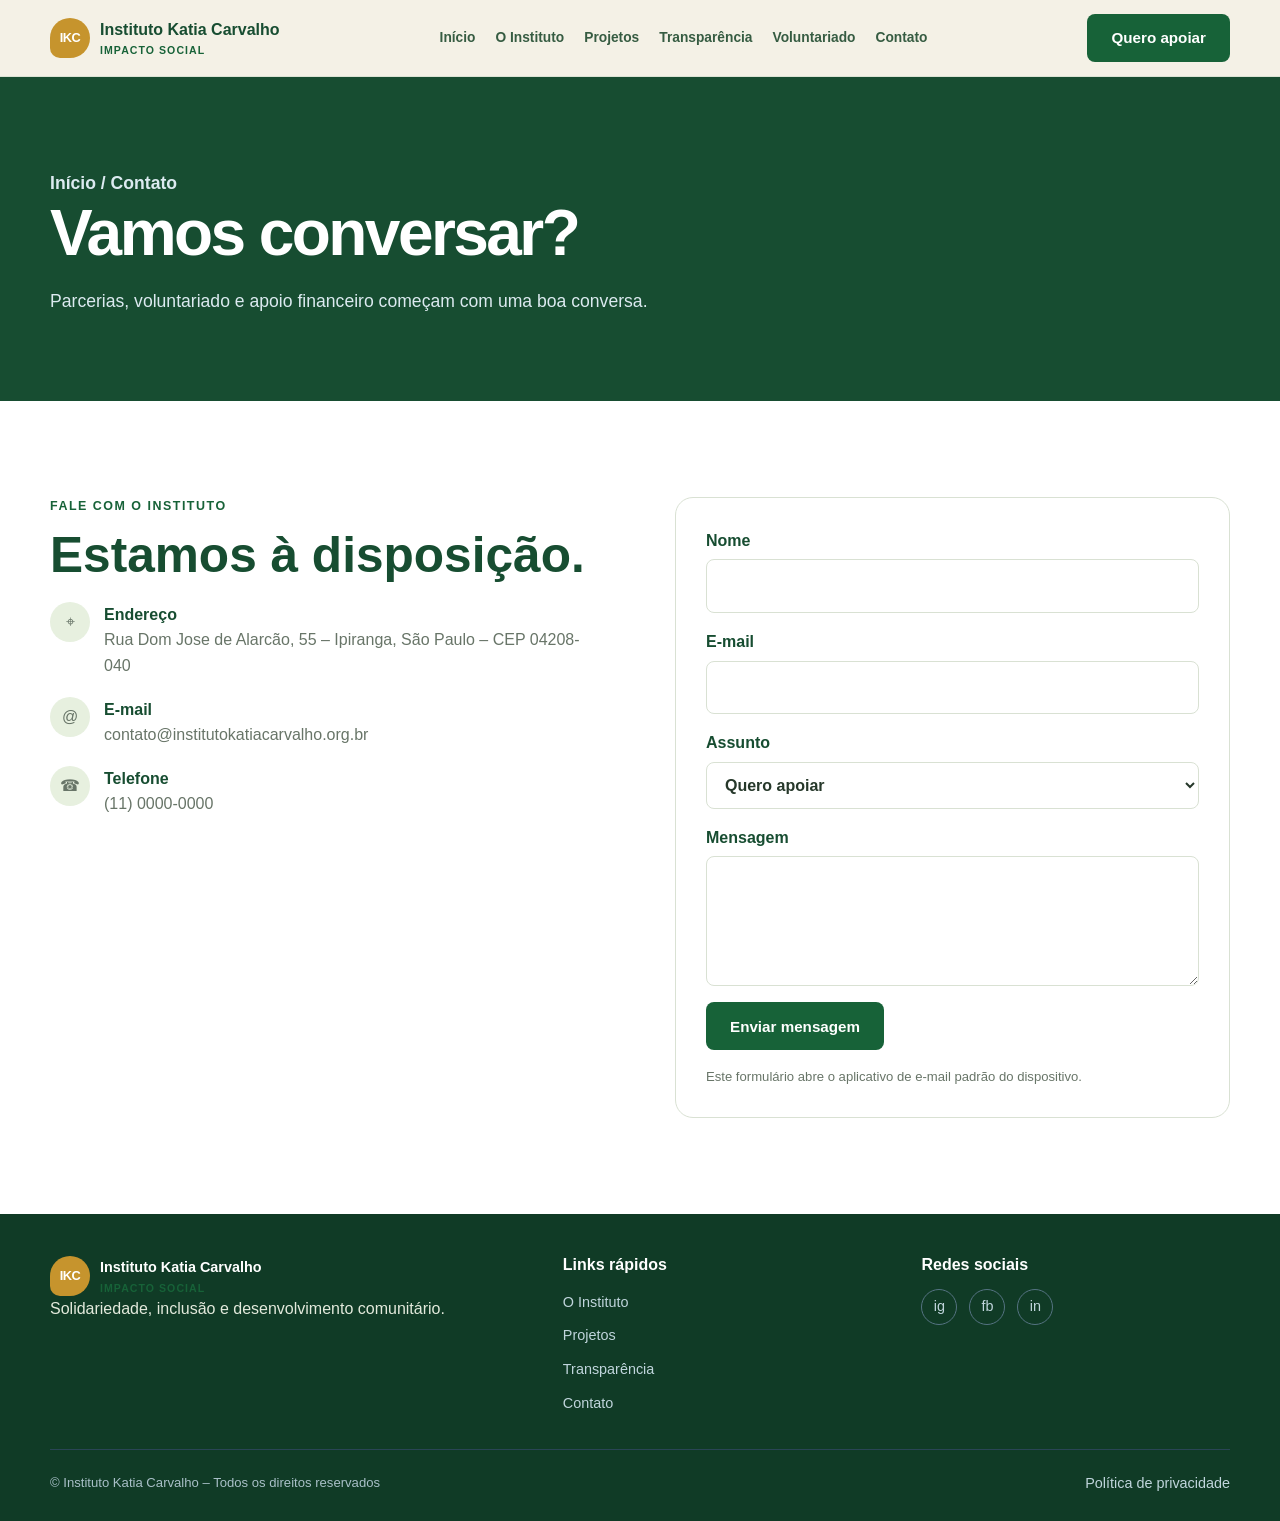
==== contato.html @ fd488528 "Publica site institucional" ====
<!DOCTYPE html>
<html lang="pt-BR">
<head><meta charset="UTF-8"><meta name="viewport" content="width=device-width, initial-scale=1.0"><meta name="description" content="Entre em contato com o Instituto Katia Carvalho."><title>Contato | Instituto Katia Carvalho</title><link rel="stylesheet" href="style.css"></head>
<body>
  <!-- Cabeçalho multipágina -->
  <header><div class="container nav-wrap"><a class="brand" href="index.html" aria-label="Instituto Katia Carvalho, início"><span class="brand-mark">IKC</span><span>Instituto Katia Carvalho<small>Impacto social</small></span></a><button class="menu-toggle" type="button" aria-label="Abrir menu" aria-expanded="false">☰</button><nav aria-label="Navegação principal"><a href="index.html">Início</a><a href="instituto.html">O Instituto</a><a href="projetos.html">Projetos</a><a href="transparencia.html">Transparência</a><a href="voluntariado.html">Voluntariado</a><a href="contato.html">Contato</a></nav><a class="button button-primary" href="contato.html">Quero apoiar</a></div></header>
  <main><section class="page-hero"><div class="container"><p class="breadcrumb">Início / Contato</p><h1>Vamos conversar?</h1><p>Parcerias, voluntariado e apoio financeiro começam com uma boa conversa.</p></div></section><section><div class="container contact-grid"><div><p class="eyebrow">Fale com o Instituto</p><h2>Estamos à disposição.</h2><div class="contact-details"><div class="contact-item"><span class="contact-icon">⌖</span><div><b>Endereço</b><span>Rua Dom Jose de Alarcão, 55 – Ipiranga, São Paulo – CEP 04208-040</span></div></div><div class="contact-item"><span class="contact-icon">@</span><div><b>E-mail</b><span>contato@institutokatiacarvalho.org.br</span></div></div><div class="contact-item"><span class="contact-icon">☎</span><div><b>Telefone</b><span>(11) 0000-0000</span></div></div></div></div><form class="contact-form" action="mailto:contato@institutokatiacarvalho.org.br" method="post" enctype="text/plain"><label for="nome">Nome<input id="nome" name="nome" type="text" required></label><label for="email">E-mail<input id="email" name="email" type="email" required></label><label for="assunto">Assunto<select id="assunto" name="assunto"><option>Quero apoiar</option><option>Quero ser voluntário</option><option>Quero propor uma parceria</option><option>Outro assunto</option></select></label><label for="mensagem">Mensagem<textarea id="mensagem" name="mensagem" required></textarea></label><button class="button button-primary" type="submit">Enviar mensagem</button><p class="form-note">Este formulário abre o aplicativo de e-mail padrão do dispositivo.</p></form></div></section></main>
  <footer><div class="container footer-grid"><div><a class="brand" href="index.html"><span class="brand-mark">IKC</span><span>Instituto Katia Carvalho<small>Impacto social</small></span></a><p>Solidariedade, inclusão e desenvolvimento comunitário.</p></div><div><h3>Links rápidos</h3><ul><li><a href="instituto.html">O Instituto</a></li><li><a href="projetos.html">Projetos</a></li><li><a href="transparencia.html">Transparência</a></li><li><a href="contato.html">Contato</a></li></ul></div><div><h3>Redes sociais</h3><div class="socials"><a href="contato.html" aria-label="Instagram">ig</a><a href="contato.html" aria-label="Facebook">fb</a><a href="contato.html" aria-label="LinkedIn">in</a></div></div></div><div class="container copyright"><span>© Instituto Katia Carvalho – Todos os direitos reservados</span><a href="contato.html">Política de privacidade</a></div></footer>
  <script>const menuButton=document.querySelector('.menu-toggle');const navigation=document.querySelector('nav');menuButton.addEventListener('click',()=>navigation.classList.toggle('open'));</script>
</body></html>
---- style.css ----
/* ==================== Base e variáveis ==================== */
:root {
  --navy: #174d31;
  --blue: #c6942d;
  --blue-soft: #f4f1e5;
  --green: #65a343;
  --green-dark: #176238;
  --mint: #e7f0df;
  --ink: #26382a;
  --muted: #687568;
  --white: #ffffff;
  --line: #d9e1d3;
  --shadow: 0 18px 40px rgba(23, 77, 49, 0.12);
  --radius: 18px;
  --max-width: 1180px;
}

* { box-sizing: border-box; }
html { scroll-behavior: smooth; }
body {
  margin: 0;
  color: var(--ink);
  background: var(--white);
  font-family: Arial, sans-serif;
  line-height: 1.6;
}
img { display: block; max-width: 100%; }
a { color: inherit; text-decoration: none; }
a:focus-visible, button:focus-visible {
  outline: 3px solid #f1bd4b;
  outline-offset: 3px;
}
.container { width: min(var(--max-width), calc(100% - 40px)); margin: 0 auto; }

/* ==================== Componentes reutilizáveis ==================== */
.eyebrow {
  margin: 0 0 10px;
  color: var(--green-dark);
  font-size: .78rem;
  font-weight: 700;
  letter-spacing: .12em;
  text-transform: uppercase;
}
h1, h2, h3, p { margin-top: 0; }
h1, h2, h3 { line-height: 1.15; }
h2 { color: var(--navy); font-size: clamp(2rem, 4vw, 3.1rem); margin-bottom: 18px; }
.section-heading { max-width: 650px; margin-bottom: 42px; }
.section-heading p { color: var(--muted); font-size: 1.06rem; }
.button {
  display: inline-flex;
  align-items: center;
  justify-content: center;
  min-height: 48px;
  padding: 0 22px;
  border: 2px solid transparent;
  border-radius: 8px;
  font-size: .95rem;
  font-weight: 700;
  transition: transform .2s ease, background-color .2s ease, border-color .2s ease;
}
.button:hover { transform: translateY(-2px); }
.button-primary { color: var(--white); background: var(--green-dark); }
.button-primary:hover { background: #104b2a; }
.button-light { color: var(--navy); background: var(--white); }
.button-outline { color: var(--white); border-color: rgba(255,255,255,.65); }
.button-outline:hover { background: rgba(255,255,255,.12); }

/* ==================== Header e navegação ==================== */
header {
  position: sticky;
  z-index: 10;
  top: 0;
  color: var(--navy);
  background: rgba(244,241,229,.96);
  border-bottom: 1px solid rgba(217,225,211,.9);
  backdrop-filter: blur(10px);
}
.nav-wrap { display: flex; align-items: center; justify-content: space-between; min-height: 76px; gap: 24px; }
.brand { display: flex; align-items: center; gap: 10px; font-weight: 800; white-space: nowrap; }
.brand-logo { width: 176px; height: 62px; object-fit: cover; object-position: center; border-radius: 6px; }
.brand-mark {
  display: grid;
  width: 40px;
  height: 40px;
  place-items: center;
  color: var(--white);
  background: var(--blue);
  border-radius: 50% 50% 50% 10px;
  font-size: .8rem;
  letter-spacing: -.04em;
}
.brand small { display: block; color: var(--green-dark); font-size: .66rem; letter-spacing: .1em; text-transform: uppercase; }
nav { display: flex; align-items: center; gap: 20px; }
nav a { color: #365c42; font-size: .86rem; font-weight: 700; }
nav a:hover { color: var(--blue); }
.menu-toggle { display: none; padding: 8px; color: var(--navy); background: transparent; border: 0; font-size: 1.5rem; cursor: pointer; }

/* ==================== Hero ==================== */
.hero {
  min-height: 610px;
  display: flex;
  align-items: center;
  color: var(--white);
  background: linear-gradient(90deg, rgba(13,55,32,.92) 0%, rgba(13,55,32,.66) 48%, rgba(13,55,32,.22) 100%), url('https://images.unsplash.com/photo-1488521787991-ed7bbaae773c?auto=format&fit=crop&w=1800&q=85') center/cover;
}
.hero-content { max-width: 710px; padding: 86px 0 100px; }
.hero .eyebrow { color: #b9e0bf; }
h1 { max-width: 700px; margin-bottom: 24px; font-size: clamp(2.8rem, 6vw, 5.25rem); letter-spacing: -.04em; }
.hero p { max-width: 590px; margin-bottom: 32px; color: #e4f0f3; font-size: clamp(1.05rem, 2vw, 1.25rem); }
.hero-actions { display: flex; flex-wrap: wrap; gap: 12px; }

/* ==================== Seções de conteúdo ==================== */
section { padding: 96px 0; }
.about { background: var(--blue-soft); }
.about-grid { display: grid; grid-template-columns: .85fr 1.15fr; align-items: center; gap: 80px; }
.about-stat { padding: 30px; color: var(--white); background: var(--navy); border-radius: var(--radius); box-shadow: var(--shadow); }
.about-stat strong { display: block; color: #b9e0bf; font-size: 3.8rem; line-height: 1; }
.about-stat p { margin: 12px 0 0; color: #dceaf0; }
.about-copy p { color: var(--muted); font-size: 1.12rem; }

.areas-grid { display: grid; grid-template-columns: repeat(4, 1fr); gap: 14px; }
.area-card { min-height: 144px; padding: 22px 18px; border: 1px solid var(--line); border-radius: var(--radius); background: var(--white); transition: transform .2s ease, box-shadow .2s ease; }
.area-card:hover { transform: translateY(-4px); box-shadow: var(--shadow); }
.area-icon { display: block; margin-bottom: 13px; font-size: 1.8rem; }
.area-card h3 { margin-bottom: 0; font-size: .98rem; }

.projects { background: var(--mint); }
.projects-grid { display: grid; grid-template-columns: repeat(3, 1fr); gap: 22px; }
.project-card { overflow: hidden; background: var(--white); border-radius: var(--radius); box-shadow: 0 8px 20px rgba(49,121,77,.08); }
.project-card img { width: 100%; height: 205px; object-fit: cover; }
.project-content { padding: 24px; }
.project-content h3 { color: var(--navy); font-size: 1.3rem; }
.project-content p { color: var(--muted); font-size: .95rem; }
.project-content a { color: var(--green-dark); font-weight: 700; }

.transparency-grid { display: grid; grid-template-columns: 1fr 1fr; gap: 60px; align-items: start; }
.document-list { display: grid; grid-template-columns: 1fr 1fr; gap: 12px; }
.document-list a { display: flex; align-items: center; gap: 10px; padding: 16px; color: var(--navy); border: 1px solid var(--line); border-radius: 10px; font-weight: 700; }
.document-list a::before { content: '↗'; color: var(--green-dark); font-size: 1.1rem; }
.document-list a:hover { border-color: var(--green); background: var(--mint); }

.tech { color: var(--white); background: var(--navy); }
.tech h2, .tech .eyebrow { color: var(--white); }
.tech .eyebrow { color: #b9e0bf; }
.tech-grid { display: grid; grid-template-columns: .9fr 1.1fr; gap: 80px; align-items: center; }
.tech p { color: #dceaf0; font-size: 1.1rem; }
.tech-list { display: grid; grid-template-columns: 1fr 1fr; gap: 12px; margin: 0; padding: 0; list-style: none; }
.tech-list li { padding: 17px 18px; color: #e8f4f5; border-left: 3px solid var(--green); background: rgba(255,255,255,.08); }

.volunteer { text-align: center; background: var(--blue-soft); }
.volunteer .section-heading { max-width: 680px; margin: 0 auto 28px; }
.volunteer h2 { margin-bottom: 12px; }

.contact-grid { display: grid; grid-template-columns: 1fr 1fr; gap: 70px; }
.contact-details { display: grid; gap: 18px; }
.contact-item { display: flex; gap: 14px; align-items: flex-start; }
.contact-item b { display: block; color: var(--navy); }
.contact-item span { color: var(--muted); }
.contact-icon { flex: 0 0 40px; display: grid; width: 40px; height: 40px; place-items: center; color: var(--green-dark); background: var(--mint); border-radius: 50%; }
.contact-note { padding: 30px; color: var(--white); background: var(--green-dark); border-radius: var(--radius); }
.contact-note p { color: #e3f0f4; }

/* ==================== Rodapé ==================== */
footer { padding: 42px 0 26px; color: #e3eadc; background: #103b26; }
.footer-grid { display: grid; grid-template-columns: 1.5fr 1fr 1fr; gap: 50px; padding-bottom: 34px; }
footer .brand { color: var(--white); }
footer h3 { margin-bottom: 14px; color: var(--white); font-size: 1rem; }
footer ul { display: grid; gap: 8px; margin: 0; padding: 0; list-style: none; }
footer a { color: #c0d5dc; font-size: .9rem; }
footer a:hover { color: var(--white); }
.socials { display: flex; gap: 12px; }
.socials a { display: grid; width: 36px; height: 36px; place-items: center; border: 1px solid #557382; border-radius: 50%; }
.copyright { display: flex; justify-content: space-between; gap: 18px; padding-top: 22px; border-top: 1px solid #294555; color: #a9c0c8; font-size: .82rem; }

/* ==================== Responsividade ==================== */
@media (max-width: 960px) {
  nav { gap: 12px; }
  nav a { font-size: .78rem; }
  .areas-grid { grid-template-columns: repeat(3, 1fr); }
  .about-grid, .tech-grid { gap: 40px; }
}
@media (max-width: 760px) {
  .container { width: min(var(--max-width), calc(100% - 28px)); }
  .nav-wrap { min-height: 68px; }
  .menu-toggle { display: block; }
  nav { position: absolute; top: 68px; right: 14px; left: 14px; display: none; padding: 18px; flex-direction: column; align-items: stretch; background: var(--blue-soft); border: 1px solid var(--line); border-radius: 12px; box-shadow: var(--shadow); }
  nav.open { display: flex; }
  nav a { padding: 8px; }
  header .button { display: none; }
  section { padding: 68px 0; }
  .hero { min-height: 600px; }
  .hero-content { padding: 70px 0; }
  .about-grid, .tech-grid, .transparency-grid, .contact-grid { grid-template-columns: 1fr; gap: 34px; }
  .areas-grid, .projects-grid { grid-template-columns: repeat(2, 1fr); }
  .document-list, .tech-list { grid-template-columns: 1fr; }
  .footer-grid { grid-template-columns: 1fr 1fr; gap: 32px; }
  .footer-grid > :first-child { grid-column: 1 / -1; }
  .copyright { flex-direction: column; }
}
@media (max-width: 440px) {
  h1 { font-size: 2.75rem; }
  .areas-grid, .projects-grid { grid-template-columns: 1fr; }
  .hero-actions .button { width: 100%; }
  .footer-grid { grid-template-columns: 1fr; }
  .footer-grid > :first-child { grid-column: auto; }
}

/* ==================== Páginas internas ==================== */
.page-hero { padding: 92px 0 86px; color: var(--white); background: var(--navy); }
.page-hero h1 { max-width: 760px; margin-bottom: 16px; font-size: clamp(2.6rem, 5vw, 4.6rem); }
.page-hero p { max-width: 650px; margin: 0; color: #dceaf0; font-size: 1.1rem; }
.breadcrumb { margin-bottom: 22px; color: #b9e0bf; font-size: .82rem; font-weight: 700; }
.content-grid { display: grid; grid-template-columns: 1.1fr .9fr; gap: 70px; align-items: start; }
.content-copy p { color: var(--muted); font-size: 1.08rem; }
.info-panel { padding: 30px; background: var(--mint); border-left: 4px solid var(--green-dark); }
.info-panel h2, .info-panel h3 { margin-top: 0; font-size: 1.45rem; }
.check-list { display: grid; gap: 12px; margin: 0; padding: 0; list-style: none; }
.check-list li { padding-left: 28px; color: var(--muted); position: relative; }
.check-list li::before { content: '✓'; position: absolute; left: 0; color: var(--green-dark); font-weight: 700; }
.page-section-title { margin-bottom: 34px; }
.page-section-title h2 { margin-bottom: 8px; font-size: clamp(1.8rem, 3vw, 2.5rem); }
.page-section-title p { margin: 0; color: var(--muted); }
.project-card.featured { display: grid; grid-template-columns: .9fr 1.1fr; }
.project-card.featured img { height: 100%; min-height: 250px; }
.project-list { display: grid; gap: 24px; }
.document-list.single-column { grid-template-columns: 1fr; }
.document-list a small { display: block; margin-left: auto; color: var(--muted); font-weight: 400; }
.volunteer-callout { color: var(--white); background: var(--green-dark); }
.volunteer-callout h2 { color: var(--white); }
.volunteer-callout p { color: #e4f0e3; }
.contact-form { display: grid; gap: 16px; padding: 30px; border: 1px solid var(--line); border-radius: var(--radius); }
.contact-form label { display: grid; gap: 6px; color: var(--navy); font-weight: 700; }
.contact-form input, .contact-form textarea, .contact-form select { width: 100%; padding: 13px 14px; color: var(--ink); border: 1px solid var(--line); border-radius: 8px; background: var(--white); font: inherit; }
.contact-form textarea { min-height: 130px; resize: vertical; }
.contact-form .button { justify-self: start; cursor: pointer; }
.form-note { margin: 0; color: var(--muted); font-size: .82rem; font-weight: 400; }
.numbers-grid { display: grid; grid-template-columns: repeat(3, 1fr); gap: 14px; }
.number-card { padding: 24px; border: 1px solid var(--line); border-radius: var(--radius); }
.number-card strong { display: block; color: var(--green-dark); font-size: 2.3rem; }
.number-card span { color: var(--muted); font-size: .9rem; }

@media (max-width: 760px) {
  .page-hero { padding: 68px 0; }
  .content-grid, .project-card.featured { grid-template-columns: 1fr; gap: 34px; }
  .project-card.featured img { height: 220px; min-height: 0; }
  .numbers-grid { grid-template-columns: 1fr; }
}
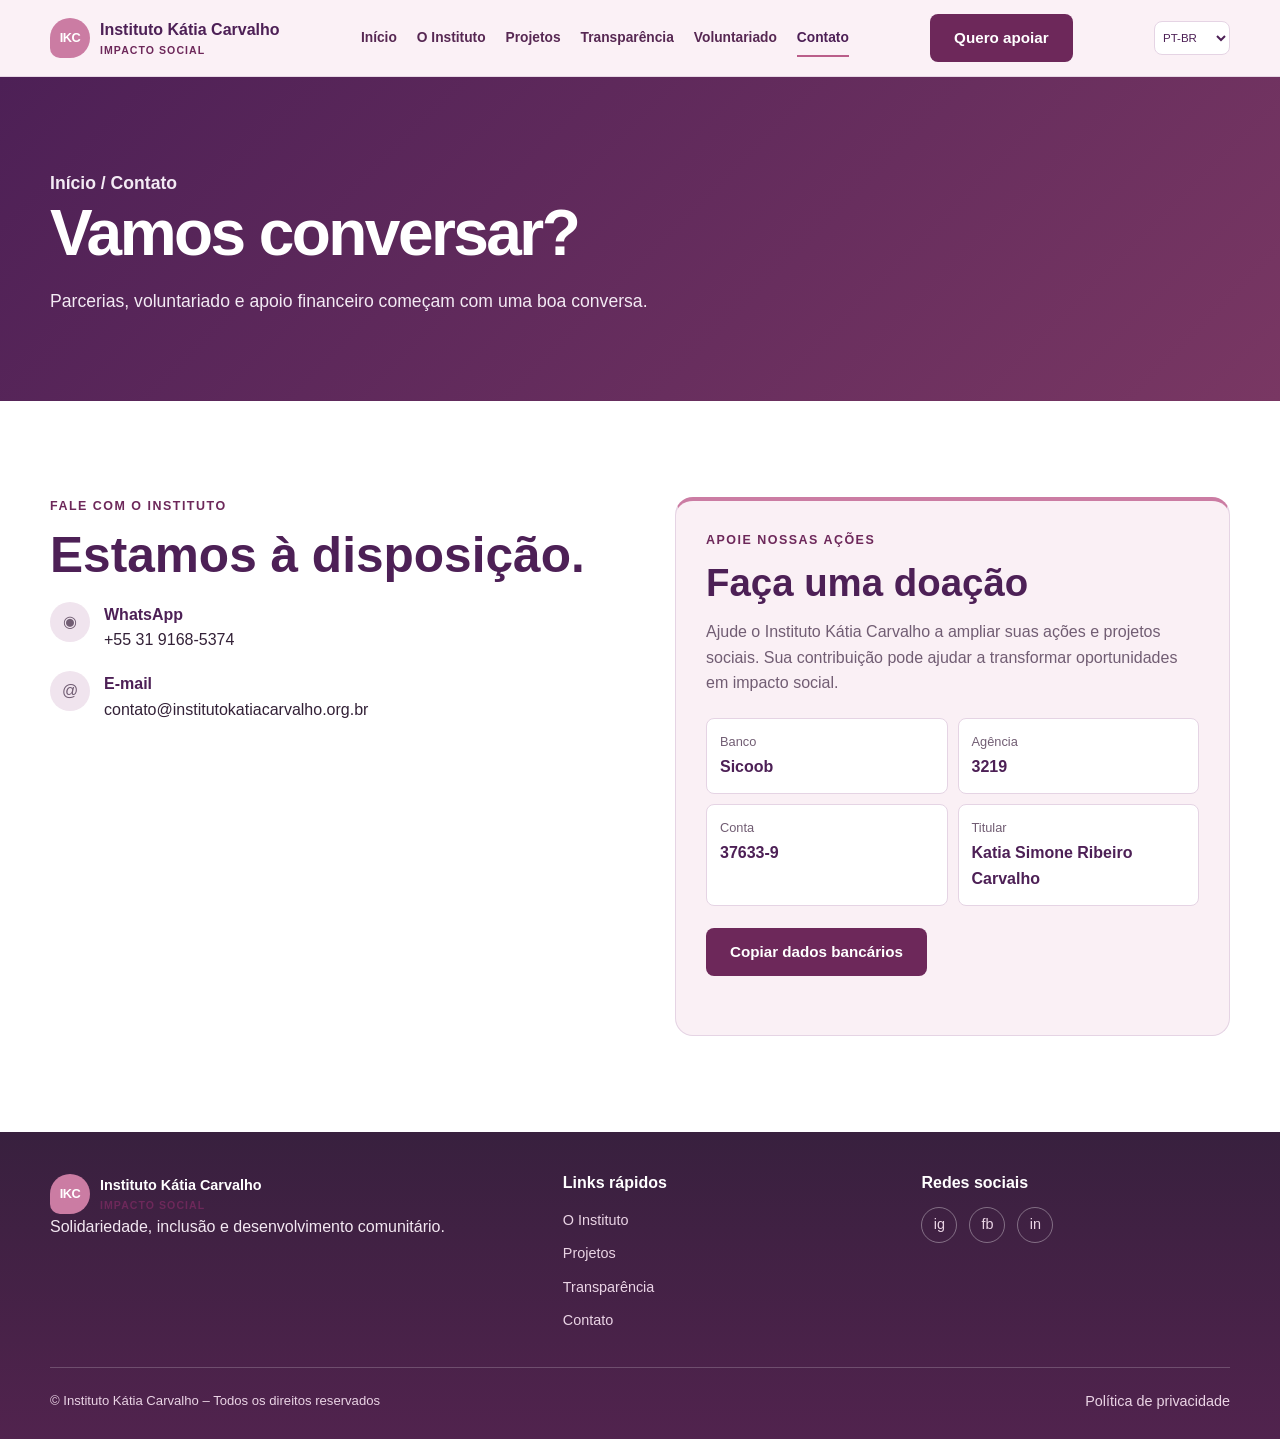
==== commit 7cd6e51d: "Update Instituto Katia Carvalho website" ====
--- a/contato.html
+++ b/contato.html
@@ -4,7 +4,8 @@
 <body>
   <!-- Cabeçalho multipágina -->
   <header><div class="container nav-wrap"><a class="brand" href="index.html" aria-label="Instituto Katia Carvalho, início"><span class="brand-mark">IKC</span><span>Instituto Katia Carvalho<small>Impacto social</small></span></a><button class="menu-toggle" type="button" aria-label="Abrir menu" aria-expanded="false">☰</button><nav aria-label="Navegação principal"><a href="index.html">Início</a><a href="instituto.html">O Instituto</a><a href="projetos.html">Projetos</a><a href="transparencia.html">Transparência</a><a href="voluntariado.html">Voluntariado</a><a href="contato.html">Contato</a></nav><a class="button button-primary" href="contato.html">Quero apoiar</a></div></header>
-  <main><section class="page-hero"><div class="container"><p class="breadcrumb">Início / Contato</p><h1>Vamos conversar?</h1><p>Parcerias, voluntariado e apoio financeiro começam com uma boa conversa.</p></div></section><section><div class="container contact-grid"><div><p class="eyebrow">Fale com o Instituto</p><h2>Estamos à disposição.</h2><div class="contact-details"><div class="contact-item"><span class="contact-icon">⌖</span><div><b>Endereço</b><span>Rua Dom Jose de Alarcão, 55 – Ipiranga, São Paulo – CEP 04208-040</span></div></div><div class="contact-item"><span class="contact-icon">@</span><div><b>E-mail</b><span>contato@institutokatiacarvalho.org.br</span></div></div><div class="contact-item"><span class="contact-icon">☎</span><div><b>Telefone</b><span>(11) 0000-0000</span></div></div></div></div><form class="contact-form" action="mailto:contato@institutokatiacarvalho.org.br" method="post" enctype="text/plain"><label for="nome">Nome<input id="nome" name="nome" type="text" required></label><label for="email">E-mail<input id="email" name="email" type="email" required></label><label for="assunto">Assunto<select id="assunto" name="assunto"><option>Quero apoiar</option><option>Quero ser voluntário</option><option>Quero propor uma parceria</option><option>Outro assunto</option></select></label><label for="mensagem">Mensagem<textarea id="mensagem" name="mensagem" required></textarea></label><button class="button button-primary" type="submit">Enviar mensagem</button><p class="form-note">Este formulário abre o aplicativo de e-mail padrão do dispositivo.</p></form></div></section></main>
+  <main><section class="page-hero"><div class="container"><p class="breadcrumb">Início / Contato</p><h1>Vamos conversar?</h1><p>Parcerias, voluntariado e apoio financeiro começam com uma boa conversa.</p></div></section><section><div class="container contact-grid"><div><p class="eyebrow">Fale com o Instituto</p><h2>Estamos à disposição.</h2><div class="contact-details"><div class="contact-item"><span class="contact-icon">◉</span><div><b>WhatsApp</b><a href="https://wa.me/553191685374" target="_blank" rel="noopener noreferrer">+55 31 9168-5374</a></div></div><div class="contact-item"><span class="contact-icon">@</span><div><b>E-mail</b><a href="mailto:contato@institutokatiacarvalho.org.br">contato@institutokatiacarvalho.org.br</a></div></div></div></div><aside class="donation-panel"><p class="eyebrow">Apoie nossas ações</p><h2>Faça uma doação</h2><p>Ajude o Instituto Kátia Carvalho a ampliar suas ações e projetos sociais. Sua contribuição pode ajudar a transformar oportunidades em impacto social.</p><dl class="bank-details"><div><dt>Banco</dt><dd>Sicoob</dd></div><div><dt>Agência</dt><dd>3219</dd></div><div><dt>Conta</dt><dd>37633-9</dd></div><div><dt>Titular</dt><dd>Katia Simone Ribeiro Carvalho</dd></div></dl><button class="button button-primary copy-bank-details" type="button" aria-live="polite">Copiar dados bancários</button><p class="copy-status" role="status" aria-live="polite"></p></aside></div></section></main>
   <footer><div class="container footer-grid"><div><a class="brand" href="index.html"><span class="brand-mark">IKC</span><span>Instituto Katia Carvalho<small>Impacto social</small></span></a><p>Solidariedade, inclusão e desenvolvimento comunitário.</p></div><div><h3>Links rápidos</h3><ul><li><a href="instituto.html">O Instituto</a></li><li><a href="projetos.html">Projetos</a></li><li><a href="transparencia.html">Transparência</a></li><li><a href="contato.html">Contato</a></li></ul></div><div><h3>Redes sociais</h3><div class="socials"><a href="contato.html" aria-label="Instagram">ig</a><a href="contato.html" aria-label="Facebook">fb</a><a href="contato.html" aria-label="LinkedIn">in</a></div></div></div><div class="container copyright"><span>© Instituto Katia Carvalho – Todos os direitos reservados</span><a href="contato.html">Política de privacidade</a></div></footer>
-  <script>const menuButton=document.querySelector('.menu-toggle');const navigation=document.querySelector('nav');menuButton.addEventListener('click',()=>navigation.classList.toggle('open'));</script>
+  <script>const menuButton=document.querySelector('.menu-toggle');const navigation=document.querySelector('nav');menuButton.addEventListener('click',()=>{const isOpen=navigation.classList.toggle('open');menuButton.setAttribute('aria-expanded',isOpen);menuButton.setAttribute('aria-label',isOpen?'Fechar menu':'Abrir menu');});navigation.querySelectorAll('a').forEach(link=>link.addEventListener('click',()=>navigation.classList.remove('open')));document.querySelector('.copy-bank-details').addEventListener('click',async()=>{const details=[...document.querySelectorAll('.bank-details div')].map(row=>`${row.querySelector('dt').textContent}: ${row.querySelector('dd').textContent}`).join('\n');const status=document.querySelector('.copy-status');try{await navigator.clipboard.writeText(details);}catch{const field=document.createElement('textarea');field.value=details;field.style.position='fixed';field.style.opacity='0';document.body.append(field);field.select();document.execCommand('copy');field.remove();}status.textContent=document.documentElement.lang==='en'?'Bank details copied.':document.documentElement.lang==='es'?'Datos bancarios copiados.':'Dados bancários copiados.';});</script>
+  <script src="translations.js"></script>
 </body></html>
--- a/style.css
+++ b/style.css
@@ -1,19 +1,29 @@
+.language-select { flex: 0 0 76px; width: 76px; min-height: 34px; padding: 0 4px; color: var(--navy); border: 1px solid var(--line); border-radius: 8px; background: var(--white); font: inherit; font-size: .72rem; cursor: pointer; }
 /* ==================== Base e variáveis ==================== */
 :root {
-  --navy: #174d31;
-  --blue: #c6942d;
-  --blue-soft: #f4f1e5;
-  --green: #65a343;
-  --green-dark: #176238;
-  --mint: #e7f0df;
-  --ink: #26382a;
-  --muted: #687568;
+  --navy: #48204e;
+  --blue: #ce78a0;
+  --blue-soft: #fbf1f6;
+  --green: #c05c8d;
+  --green-dark: #74285f;
+  --mint: #f1e6f0;
+  --ink: #332137;
+  --muted: #715d73;
   --white: #ffffff;
-  --line: #d9e1d3;
-  --shadow: 0 18px 40px rgba(23, 77, 49, 0.12);
+  --line: #e5d4e4;
+  --shadow: 0 18px 40px rgba(72, 32, 78, 0.14);
   --radius: 18px;
   --max-width: 1180px;
 }
+
+body[data-page="about"] { --navy: #47224f; --blue: #bd7c9d; --blue-soft: #f8f0f5; --green: #b76496; --green-dark: #732855; --mint: #f0e8f2; }
+body[data-page="projects"] { --navy: #3f204f; --blue: #cf6f9c; --blue-soft: #fbeef4; --green: #c05286; --green-dark: #702653; --mint: #f2e6ef; }
+body[data-page="transparency"] { --navy: #46204a; --blue: #d18cab; --blue-soft: #fbf1f5; --green: #b95f95; --green-dark: #692958; --mint: #efe5f0; }
+body[data-page="volunteer"] { --navy: #512047; --blue: #d276a0; --blue-soft: #fbf0f5; --green: #c4578a; --green-dark: #742650; --mint: #f4e3ec; }
+body[data-page="contact"] { --navy: #4d2056; --blue: #cb7ca3; --blue-soft: #faf0f5; --green: #ba5e8a; --green-dark: #6d285a; --mint: #f0e4ee; }
+body[data-page="omega"] { --navy: #3f1a50; --blue: #c46491; --blue-soft: #f8edf4; --green: #b54f82; --green-dark: #682251; --mint: #efe5f2; }
+body[data-page="juntos"] { --navy: #512340; --blue: #d183a8; --blue-soft: #fbf0f4; --green: #c15c8c; --green-dark: #76264f; --mint: #f3e4ec; }
+body[data-page="home-alt"] { --navy: #43264d; --blue: #c779a0; --blue-soft: #f9eff5; --green: #bd5f91; --green-dark: #6e2d5b; --mint: #f0e6f0; }
 
 * { box-sizing: border-box; }
 html { scroll-behavior: smooth; }
@@ -27,7 +37,7 @@
 img { display: block; max-width: 100%; }
 a { color: inherit; text-decoration: none; }
 a:focus-visible, button:focus-visible {
-  outline: 3px solid #f1bd4b;
+  outline: 3px solid #e174a8;
   outline-offset: 3px;
 }
 .container { width: min(var(--max-width), calc(100% - 40px)); margin: 0 auto; }
@@ -60,7 +70,7 @@
 }
 .button:hover { transform: translateY(-2px); }
 .button-primary { color: var(--white); background: var(--green-dark); }
-.button-primary:hover { background: #104b2a; }
+.button-primary:hover { background: #5d204f; }
 .button-light { color: var(--navy); background: var(--white); }
 .button-outline { color: var(--white); border-color: rgba(255,255,255,.65); }
 .button-outline:hover { background: rgba(255,255,255,.12); }
@@ -71,12 +81,13 @@
   z-index: 10;
   top: 0;
   color: var(--navy);
-  background: rgba(244,241,229,.96);
-  border-bottom: 1px solid rgba(217,225,211,.9);
+  background: rgba(251, 241, 246, .96);
+  border-bottom: 1px solid rgba(229, 212, 228, .9);
   backdrop-filter: blur(10px);
 }
 .nav-wrap { display: flex; align-items: center; justify-content: space-between; min-height: 76px; gap: 24px; }
 .brand { display: flex; align-items: center; gap: 10px; font-weight: 800; white-space: nowrap; }
+header h1.brand { max-width: 280px; margin: 0; font-size: .95rem; line-height: 1.2; letter-spacing: 0; white-space: normal; }
 .brand-logo { width: 176px; height: 62px; object-fit: cover; object-position: center; border-radius: 6px; }
 .brand-mark {
   display: grid;
@@ -91,9 +102,11 @@
 }
 .brand small { display: block; color: var(--green-dark); font-size: .66rem; letter-spacing: .1em; text-transform: uppercase; }
 nav { display: flex; align-items: center; gap: 20px; }
-nav a { color: #365c42; font-size: .86rem; font-weight: 700; }
-nav a:hover { color: var(--blue); }
+nav a { display: block; padding: 8px 0 6px; color: #572853; border-bottom: 2px solid transparent; font-size: .86rem; font-weight: 700; }
+nav a:hover { color: var(--green); }
+nav a.is-active { color: var(--navy); border-bottom-color: var(--green); }
 .menu-toggle { display: none; padding: 8px; color: var(--navy); background: transparent; border: 0; font-size: 1.5rem; cursor: pointer; }
+.language-select { flex: 0 0 76px; width: 76px; min-height: 34px; padding: 0 4px; color: var(--navy); border: 1px solid var(--line); border-radius: 8px; background: var(--white); font: inherit; font-size: .72rem; cursor: pointer; }
 
 /* ==================== Hero ==================== */
 .hero {
@@ -101,12 +114,12 @@
   display: flex;
   align-items: center;
   color: var(--white);
-  background: linear-gradient(90deg, rgba(13,55,32,.92) 0%, rgba(13,55,32,.66) 48%, rgba(13,55,32,.22) 100%), url('https://images.unsplash.com/photo-1488521787991-ed7bbaae773c?auto=format&fit=crop&w=1800&q=85') center/cover;
+  background: linear-gradient(90deg, rgba(59, 24, 67, .94) 0%, rgba(103, 35, 82, .72) 48%, rgba(190, 74, 128, .24) 100%), url('https://images.unsplash.com/photo-1488521787991-ed7bbaae773c?auto=format&fit=crop&w=1800&q=85') center/cover;
 }
 .hero-content { max-width: 710px; padding: 86px 0 100px; }
-.hero .eyebrow { color: #b9e0bf; }
+.hero .eyebrow { color: #f5d5e7; }
 h1 { max-width: 700px; margin-bottom: 24px; font-size: clamp(2.8rem, 6vw, 5.25rem); letter-spacing: -.04em; }
-.hero p { max-width: 590px; margin-bottom: 32px; color: #e4f0f3; font-size: clamp(1.05rem, 2vw, 1.25rem); }
+.hero p { max-width: 590px; margin-bottom: 32px; color: #f8edf5; font-size: clamp(1.05rem, 2vw, 1.25rem); }
 .hero-actions { display: flex; flex-wrap: wrap; gap: 12px; }
 
 /* ==================== Seções de conteúdo ==================== */
@@ -114,8 +127,8 @@
 .about { background: var(--blue-soft); }
 .about-grid { display: grid; grid-template-columns: .85fr 1.15fr; align-items: center; gap: 80px; }
 .about-stat { padding: 30px; color: var(--white); background: var(--navy); border-radius: var(--radius); box-shadow: var(--shadow); }
-.about-stat strong { display: block; color: #b9e0bf; font-size: 3.8rem; line-height: 1; }
-.about-stat p { margin: 12px 0 0; color: #dceaf0; }
+.about-stat strong { display: block; color: #f3cce0; font-size: 3.8rem; line-height: 1; }
+.about-stat p { margin: 12px 0 0; color: #f3eaf4; }
 .about-copy p { color: var(--muted); font-size: 1.12rem; }
 
 .areas-grid { display: grid; grid-template-columns: repeat(4, 1fr); gap: 14px; }
@@ -126,7 +139,7 @@
 
 .projects { background: var(--mint); }
 .projects-grid { display: grid; grid-template-columns: repeat(3, 1fr); gap: 22px; }
-.project-card { overflow: hidden; background: var(--white); border-radius: var(--radius); box-shadow: 0 8px 20px rgba(49,121,77,.08); }
+.project-card { overflow: hidden; background: var(--white); border-radius: var(--radius); box-shadow: 0 8px 20px rgba(72,32,78,.09); }
 .project-card img { width: 100%; height: 205px; object-fit: cover; }
 .project-content { padding: 24px; }
 .project-content h3 { color: var(--navy); font-size: 1.3rem; }
@@ -136,16 +149,25 @@
 .transparency-grid { display: grid; grid-template-columns: 1fr 1fr; gap: 60px; align-items: start; }
 .document-list { display: grid; grid-template-columns: 1fr 1fr; gap: 12px; }
 .document-list a { display: flex; align-items: center; gap: 10px; padding: 16px; color: var(--navy); border: 1px solid var(--line); border-radius: 10px; font-weight: 700; }
-.document-list a::before { content: '↗'; color: var(--green-dark); font-size: 1.1rem; }
+.document-list a::before { content: "\2197"; color: var(--green-dark); font-size: 1.1rem; }
 .document-list a:hover { border-color: var(--green); background: var(--mint); }
+.governance-block { grid-column: 1 / -1; padding-top: 20px; }
+.governance-block > h2 { margin-bottom: 14px; font-size: clamp(1.7rem, 3vw, 2.35rem); }
+.organization-id { margin: 0 0 20px; color: var(--muted); }
+.governance-grid { display: grid; grid-template-columns: repeat(2, minmax(0, 1fr)); gap: 14px; }
+.governance-card { padding: 20px; border: 1px solid var(--line); border-radius: 12px; background: var(--white); }
+.governance-card h3 { margin-bottom: 8px; color: var(--navy); font-size: 1.05rem; }
+.governance-card p { margin: 5px 0 0; color: var(--muted); font-size: .92rem; }
+.governance-card .governance-name { color: var(--ink); font-weight: 700; }
+.governance-block > .fiscal-title { margin-top: 34px; }
 
 .tech { color: var(--white); background: var(--navy); }
 .tech h2, .tech .eyebrow { color: var(--white); }
-.tech .eyebrow { color: #b9e0bf; }
+.tech .eyebrow { color: #f3cfe1; }
 .tech-grid { display: grid; grid-template-columns: .9fr 1.1fr; gap: 80px; align-items: center; }
-.tech p { color: #dceaf0; font-size: 1.1rem; }
+.tech p { color: #f0e7f3; font-size: 1.1rem; }
 .tech-list { display: grid; grid-template-columns: 1fr 1fr; gap: 12px; margin: 0; padding: 0; list-style: none; }
-.tech-list li { padding: 17px 18px; color: #e8f4f5; border-left: 3px solid var(--green); background: rgba(255,255,255,.08); }
+.tech-list li { padding: 17px 18px; color: #f5eaf3; border-left: 3px solid var(--green); background: rgba(255,255,255,.08); }
 
 .volunteer { text-align: center; background: var(--blue-soft); }
 .volunteer .section-heading { max-width: 680px; margin: 0 auto 28px; }
@@ -154,23 +176,32 @@
 .contact-grid { display: grid; grid-template-columns: 1fr 1fr; gap: 70px; }
 .contact-details { display: grid; gap: 18px; }
 .contact-item { display: flex; gap: 14px; align-items: flex-start; }
+.contact-item > div { min-width: 0; overflow-wrap: anywhere; }
 .contact-item b { display: block; color: var(--navy); }
 .contact-item span { color: var(--muted); }
 .contact-icon { flex: 0 0 40px; display: grid; width: 40px; height: 40px; place-items: center; color: var(--green-dark); background: var(--mint); border-radius: 50%; }
 .contact-note { padding: 30px; color: var(--white); background: var(--green-dark); border-radius: var(--radius); }
-.contact-note p { color: #e3f0f4; }
+.contact-note p { color: #f4eaf4; }
+.donation-panel { min-width: 0; padding: 30px; border: 1px solid var(--line); border-top: 4px solid var(--blue); border-radius: var(--radius); background: var(--blue-soft); }
+.donation-panel h2 { margin-bottom: 14px; font-size: clamp(1.8rem, 3vw, 2.5rem); }
+.donation-panel > p:not(.eyebrow):not(.copy-status) { color: var(--muted); }
+.bank-details { display: grid; grid-template-columns: repeat(2, minmax(0, 1fr)); gap: 10px; margin: 22px 0; }
+.bank-details > div { min-width: 0; padding: 13px; border: 1px solid var(--line); border-radius: 8px; background: var(--white); }
+.bank-details dt { color: var(--muted); font-size: .8rem; }
+.bank-details dd { margin: 2px 0 0; color: var(--navy); font-weight: 700; overflow-wrap: anywhere; }
+.copy-status { min-height: 1.4em; margin: 10px 0 0; color: var(--green-dark); font-size: .88rem; }
 
 /* ==================== Rodapé ==================== */
-footer { padding: 42px 0 26px; color: #e3eadc; background: #103b26; }
+footer { padding: 42px 0 26px; color: #f3e8f2; background: linear-gradient(180deg, #38203e, #51234e); }
 .footer-grid { display: grid; grid-template-columns: 1.5fr 1fr 1fr; gap: 50px; padding-bottom: 34px; }
 footer .brand { color: var(--white); }
 footer h3 { margin-bottom: 14px; color: var(--white); font-size: 1rem; }
 footer ul { display: grid; gap: 8px; margin: 0; padding: 0; list-style: none; }
-footer a { color: #c0d5dc; font-size: .9rem; }
+footer a { color: #ead4e5; font-size: .9rem; }
 footer a:hover { color: var(--white); }
 .socials { display: flex; gap: 12px; }
-.socials a { display: grid; width: 36px; height: 36px; place-items: center; border: 1px solid #557382; border-radius: 50%; }
-.copyright { display: flex; justify-content: space-between; gap: 18px; padding-top: 22px; border-top: 1px solid #294555; color: #a9c0c8; font-size: .82rem; }
+.socials a { display: grid; width: 36px; height: 36px; place-items: center; border: 1px solid rgba(255,255,255,.35); border-radius: 50%; }
+.copyright { display: flex; justify-content: space-between; gap: 18px; padding-top: 22px; border-top: 1px solid rgba(255,255,255,.2); color: #ead4e5; font-size: .82rem; }
 
 /* ==================== Responsividade ==================== */
 @media (max-width: 960px) {
@@ -181,7 +212,7 @@
 }
 @media (max-width: 760px) {
   .container { width: min(var(--max-width), calc(100% - 28px)); }
-  .nav-wrap { min-height: 68px; }
+  .nav-wrap { min-height: 68px; gap: 10px; }
   .menu-toggle { display: block; }
   nav { position: absolute; top: 68px; right: 14px; left: 14px; display: none; padding: 18px; flex-direction: column; align-items: stretch; background: var(--blue-soft); border: 1px solid var(--line); border-radius: 12px; box-shadow: var(--shadow); }
   nav.open { display: flex; }
@@ -191,6 +222,7 @@
   .hero { min-height: 600px; }
   .hero-content { padding: 70px 0; }
   .about-grid, .tech-grid, .transparency-grid, .contact-grid { grid-template-columns: 1fr; gap: 34px; }
+  .governance-block { grid-column: auto; }
   .areas-grid, .projects-grid { grid-template-columns: repeat(2, 1fr); }
   .document-list, .tech-list { grid-template-columns: 1fr; }
   .footer-grid { grid-template-columns: 1fr 1fr; gap: 32px; }
@@ -199,17 +231,55 @@
 }
 @media (max-width: 440px) {
   h1 { font-size: 2.75rem; }
+  .hero h1 { font-size: 2.25rem; }
+  .brand { max-width: 142px; font-size: .82rem; white-space: normal; }
+  header h1.brand { max-width: 142px; font-size: .82rem; }
+  .brand small { font-size: .58rem; }
+  .language-select { flex-basis: 76px; font-size: .68rem; }
+  .governance-grid { grid-template-columns: 1fr; }
   .areas-grid, .projects-grid { grid-template-columns: 1fr; }
   .hero-actions .button { width: 100%; }
   .footer-grid { grid-template-columns: 1fr; }
   .footer-grid > :first-child { grid-column: auto; }
+  .bank-details { grid-template-columns: 1fr; }
+}
+
+.nav-wrap { min-width: 0; max-width: 100%; }
+.nav-wrap > * { min-width: 0; }
+nav { box-sizing: border-box; max-width: 100%; }
+
+@media (max-width: 1000px) {
+  .nav-wrap { gap: 10px; }
+  .menu-toggle { display: block; flex: 0 0 auto; }
+  header .nav-wrap > .button { display: none; }
+  nav {
+    position: absolute;
+    top: 100%;
+    right: 14px;
+    left: 14px;
+    display: none;
+    width: auto;
+    max-width: calc(100vw - 28px);
+    max-height: calc(100vh - 90px);
+    overflow-x: hidden;
+    overflow-y: auto;
+    padding: 18px;
+    flex-direction: column;
+    align-items: stretch;
+    background: var(--blue-soft);
+    border: 1px solid var(--line);
+    border-radius: 12px;
+    box-shadow: var(--shadow);
+  }
+  nav.open { display: flex; }
+  nav a { max-width: 100%; overflow-wrap: anywhere; }
 }
 
 /* ==================== Páginas internas ==================== */
-.page-hero { padding: 92px 0 86px; color: var(--white); background: var(--navy); }
+.page-hero { padding: 92px 0 86px; color: var(--white); background: linear-gradient(135deg, var(--navy), #793763); }
 .page-hero h1 { max-width: 760px; margin-bottom: 16px; font-size: clamp(2.6rem, 5vw, 4.6rem); }
-.page-hero p { max-width: 650px; margin: 0; color: #dceaf0; font-size: 1.1rem; }
-.breadcrumb { margin-bottom: 22px; color: #b9e0bf; font-size: .82rem; font-weight: 700; }
+.page-hero p { max-width: 650px; margin: 0; color: #f3eaf4; font-size: 1.1rem; }
+.breadcrumb { margin-bottom: 22px; color: #f0cfe1; font-size: .82rem; font-weight: 700; }
 .content-grid { display: grid; grid-template-columns: 1.1fr .9fr; gap: 70px; align-items: start; }
 .content-copy p { color: var(--muted); font-size: 1.08rem; }
 .info-panel { padding: 30px; background: var(--mint); border-left: 4px solid var(--green-dark); }
@@ -227,7 +297,7 @@
 .document-list a small { display: block; margin-left: auto; color: var(--muted); font-weight: 400; }
 .volunteer-callout { color: var(--white); background: var(--green-dark); }
 .volunteer-callout h2 { color: var(--white); }
-.volunteer-callout p { color: #e4f0e3; }
+.volunteer-callout p { color: #f4eaf4; }
 .contact-form { display: grid; gap: 16px; padding: 30px; border: 1px solid var(--line); border-radius: var(--radius); }
 .contact-form label { display: grid; gap: 6px; color: var(--navy); font-weight: 700; }
 .contact-form input, .contact-form textarea, .contact-form select { width: 100%; padding: 13px 14px; color: var(--ink); border: 1px solid var(--line); border-radius: 8px; background: var(--white); font: inherit; }
@@ -239,9 +309,157 @@
 .number-card strong { display: block; color: var(--green-dark); font-size: 2.3rem; }
 .number-card span { color: var(--muted); font-size: .9rem; }
 
+/* ==================== Detalhes dos projetos ==================== */
+.omega-hero { min-height: 570px; display: flex; align-items: center; padding: 82px 0; color: var(--white); background: linear-gradient(90deg, rgba(58,24,69,.94), rgba(103,35,82,.67) 58%, rgba(190,74,128,.24)), url('https://images.unsplash.com/photo-1485827404703-89b55fcc595e?auto=format&fit=crop&w=1800&q=85') center/cover; }
+.omega-hero-content { max-width: 850px; }
+.omega-hero .breadcrumb { color: #f3eaf4; }
+.omega-hero .eyebrow { color: #f3cfe1; }
+.omega-hero h1 { max-width: 850px; margin-bottom: 14px; font-size: clamp(2.8rem, 5.8vw, 5rem); }
+.omega-hero .omega-subtitle { max-width: 780px; color: #f4eaf4; font-size: 1.25rem; font-weight: 700; }
+.omega-hero-content > p:not(.breadcrumb):not(.eyebrow):not(.omega-subtitle) { max-width: 680px; color: #f3eaf4; font-size: 1.08rem; }
+.omega-facts { padding: 0; color: var(--white); background: var(--navy); }
+.omega-facts-grid { display: grid; grid-template-columns: repeat(4, minmax(0, 1fr)); }
+.omega-facts-grid article { min-width: 0; padding: 24px 18px; border-right: 1px solid rgba(255,255,255,.18); }
+.omega-facts-grid article:first-child { padding-left: 0; }
+.omega-facts-grid article:last-child { border: 0; }
+.omega-facts strong, .omega-facts span { display: block; }
+.omega-facts strong { color: #f3cfe1; font-size: clamp(1.5rem, 2.7vw, 2.2rem); line-height: 1.1; }
+.omega-facts span { margin-top: 6px; color: #f0e7f3; font-size: .88rem; }
+.omega-intro-grid { display: grid; grid-template-columns: 1fr 1fr; gap: 60px; align-items: start; }
+.omega-intro-grid h2 { font-size: clamp(1.8rem, 3vw, 2.5rem); }
+.omega-pillars-grid { display: grid; grid-template-columns: repeat(4, minmax(0, 1fr)); gap: 12px; margin-top: 36px; }
+.omega-pillar { min-width: 0; padding: 17px; border-top: 3px solid var(--blue); background: var(--blue-soft); }
+.omega-pillar span, .omega-pillar h3 { display: block; }
+.omega-pillar span { margin-bottom: 12px; color: var(--green-dark); font-size: .75rem; font-weight: 700; }
+.omega-pillar h3 { margin: 0; color: var(--navy); font-size: .95rem; }
+.challenge-grid { display: grid; grid-template-columns: repeat(3, minmax(0, 1fr)); gap: 16px; }
+.challenge-item { min-width: 0; padding: 24px; border: 1px solid var(--line); background: var(--white); }
+.challenge-index { display: block; margin-bottom: 24px; color: var(--blue); font-size: 1.6rem; font-weight: 800; }
+.challenge-item h3 { color: var(--navy); }
+.challenge-item p { margin: 0; color: var(--muted); }
+.omega-goals-grid { display: grid; grid-template-columns: 1fr 1fr; gap: 64px; }
+.omega-goal-primary { padding: 28px; color: var(--white); background: var(--navy); }
+.omega-goal-primary .eyebrow, .omega-goal-primary h2 { color: var(--white); }
+.omega-goal-primary h2 { margin: 0; font-size: clamp(1.7rem, 2.8vw, 2.35rem); }
+.audience-grid { display: grid; grid-template-columns: repeat(5, minmax(0, 1fr)); gap: 12px; }
+.audience-grid article { min-width: 0; padding: 18px; border-left: 3px solid var(--green); background: var(--white); }
+.audience-grid strong { color: var(--green-dark); font-size: 1.9rem; }
+.audience-grid h3 { margin: 7px 0 0; font-size: .92rem; }
+.fronts-grid { display: grid; grid-template-columns: repeat(5, minmax(0, 1fr)); gap: 12px; }
+.fronts-grid article { min-width: 0; min-height: 185px; padding: 20px; color: var(--white); background: var(--navy); }
+.fronts-grid article:nth-child(even) { background: var(--green-dark); }
+.fronts-grid span { display: block; margin-bottom: 20px; color: #f3cfe1; font-size: .78rem; font-weight: 700; }
+.fronts-grid h3 { color: var(--white); font-size: 1rem; }
+.fronts-grid p { margin: 0; color: #f3eaf4; font-size: .9rem; }
+.facility-grid { display: grid; grid-template-columns: .9fr 1.1fr; gap: 70px; align-items: center; }
+.facility-grid h2 { color: var(--white); }
+.facility-grid .eyebrow { color: #f3cfe1; }
+.facility-grid > div > p:last-child { color: #f0e7f3; }
+.facility-list { display: grid; gap: 10px; margin: 0; padding: 0; list-style: none; }
+.facility-list li { padding: 15px 18px; color: var(--white); border-left: 3px solid var(--blue); background: rgba(255,255,255,.09); }
+.learning-grid { display: grid; grid-template-columns: repeat(4, minmax(0, 1fr)); gap: 12px; }
+.learning-grid article { min-width: 0; padding: 20px; border: 1px solid var(--line); }
+.learning-icon { display: grid; width: 40px; height: 40px; margin-bottom: 24px; place-items: center; color: var(--white); border-radius: 50%; background: var(--green-dark); font-size: .75rem; font-weight: 700; }
+.learning-grid h3 { font-size: 1rem; }
+.learning-grid p { margin: 0; color: var(--muted); font-size: .9rem; }
+.equipment-band { margin-top: 38px; padding-top: 26px; border-top: 1px solid var(--line); }
+.equipment-grid { display: grid; grid-template-columns: repeat(5, minmax(0, 1fr)); gap: 12px; }
+.equipment-grid p { min-width: 0; margin: 0; }
+.equipment-grid strong, .equipment-grid span { display: block; }
+.equipment-grid strong { color: var(--green-dark); font-size: 1.8rem; }
+.equipment-grid span { color: var(--muted); font-size: .85rem; }
+.tracks-grid { display: grid; grid-template-columns: repeat(4, minmax(0, 1fr)); gap: 14px; }
+.tracks-grid article { min-width: 0; padding: 22px; border-top: 3px solid var(--blue); background: var(--white); }
+.tracks-grid h3 { font-size: 1rem; }
+.tracks-grid article > p:last-child { margin: 0; color: var(--muted); font-size: .92rem; }
+.journey-list { display: grid; grid-template-columns: repeat(5, minmax(0, 1fr)); gap: 12px; margin: 0; padding: 0; list-style: none; }
+.journey-list li { min-width: 0; padding-top: 15px; border-top: 2px solid var(--blue); }
+.journey-list li > span { display: grid; width: 34px; height: 34px; margin-bottom: 17px; place-items: center; color: var(--white); border-radius: 50%; background: var(--green-dark); font-weight: 700; }
+.journey-list h3 { font-size: .95rem; }
+.journey-list p { margin: 0; color: var(--muted); font-size: .88rem; }
+.impact-grid { display: grid; grid-template-columns: repeat(5, minmax(0, 1fr)); gap: 12px; }
+.impact-grid article { min-width: 0; padding: 18px; background: var(--white); }
+.impact-grid strong, .impact-grid span { display: block; }
+.impact-grid strong { color: var(--green-dark); font-size: clamp(1.6rem, 3vw, 2.4rem); }
+.impact-grid span { color: var(--muted); font-size: .86rem; }
+.insertion-goal { display: flex; align-items: center; gap: 20px; margin-top: 18px; padding: 20px 24px; color: var(--white); background: var(--navy); }
+.insertion-goal strong { color: #f3cfe1; font-size: 2.5rem; }
+.insertion-goal p { margin: 0; font-weight: 700; }
+.indicator-note { margin-top: 18px; padding: 20px; border-left: 4px solid var(--blue); background: rgba(255,255,255,.7); }
+.indicator-note h3 { margin-bottom: 6px; font-size: 1rem; }
+.indicator-note p { margin: 0; color: var(--muted); }
+.timeline-grid { display: grid; grid-template-columns: repeat(5, minmax(0, 1fr)); gap: 12px; margin: 0; padding: 0; list-style: none; }
+.timeline-grid li { min-width: 0; padding: 18px; border-top: 3px solid var(--blue); background: var(--blue-soft); }
+.timeline-grid strong, .timeline-grid span { display: block; }
+.timeline-grid strong { margin-bottom: 8px; color: var(--green-dark); font-size: 1.1rem; }
+.timeline-grid span { font-size: .9rem; }
+.budget-list { max-width: 850px; border-top: 1px solid var(--line); }
+.budget-list > div { display: flex; justify-content: space-between; gap: 20px; padding: 14px 16px; border-bottom: 1px solid var(--line); }
+.budget-list > div:nth-child(even) { background: rgba(255,255,255,.72); }
+.budget-list > div span { min-width: 0; }
+.budget-list > div strong { flex: 0 0 auto; color: var(--navy); text-align: right; }
+.budget-list .budget-total { color: var(--white); background: var(--navy); }
+.budget-list .budget-total strong { color: #f3cfe1; }
+.governance-project-grid { display: grid; grid-template-columns: .9fr 1.1fr; gap: 60px; }
+.governance-project-grid h2 { font-size: clamp(1.8rem, 3vw, 2.5rem); }
+.governance-project-grid > div > p:last-child { color: var(--muted); }
+.governance-project-list { display: grid; grid-template-columns: repeat(2, minmax(0, 1fr)); gap: 10px; margin: 0; padding: 0; list-style: none; }
+.governance-project-list li { padding: 14px; border-left: 3px solid var(--green); background: var(--blue-soft); font-weight: 700; }
+.omega-cta { padding: 72px 0; }
+.omega-cta h2 { max-width: 760px; }
+.omega-cta .eyebrow { color: #f3cfe1; }
+.project-backlink { display: flex; justify-content: space-between; flex-wrap: wrap; gap: 14px; }
+.project-backlink a { color: var(--green-dark); font-weight: 700; }
+
+@media (max-width: 1000px) {
+  .nav-wrap { gap: 10px; }
+  .menu-toggle { display: block; flex: 0 0 auto; }
+  header .nav-wrap > .button { display: none; }
+  nav {
+    position: absolute;
+    top: 100%;
+    right: 14px;
+    left: 14px;
+    display: none;
+    width: auto;
+    max-width: calc(100vw - 28px);
+    max-height: calc(100vh - 90px);
+    overflow-x: hidden;
+    overflow-y: auto;
+    padding: 18px;
+    flex-direction: column;
+    align-items: stretch;
+    background: var(--blue-soft);
+    border: 1px solid var(--line);
+    border-radius: 12px;
+    box-shadow: var(--shadow);
+  }
+  nav.open { display: flex; }
+  nav a { max-width: 100%; overflow-wrap: anywhere; }
+}
+
 @media (max-width: 760px) {
   .page-hero { padding: 68px 0; }
   .content-grid, .project-card.featured { grid-template-columns: 1fr; gap: 34px; }
   .project-card.featured img { height: 220px; min-height: 0; }
   .numbers-grid { grid-template-columns: 1fr; }
-}
+  .omega-hero { min-height: 520px; padding: 64px 0; }
+  .omega-facts-grid { grid-template-columns: repeat(2, minmax(0, 1fr)); }
+  .omega-facts-grid article { border-bottom: 1px solid rgba(255,255,255,.18); }
+  .omega-facts-grid article:nth-child(even) { border-right: 0; }
+  .omega-facts-grid article:first-child { padding-left: 18px; }
+  .omega-intro-grid, .omega-goals-grid, .facility-grid, .governance-project-grid { grid-template-columns: 1fr; gap: 30px; }
+  .omega-pillars-grid, .learning-grid, .tracks-grid, .journey-list { grid-template-columns: repeat(2, minmax(0, 1fr)); }
+  .challenge-grid { grid-template-columns: 1fr; }
+  .audience-grid, .fronts-grid, .equipment-grid, .impact-grid, .timeline-grid { grid-template-columns: repeat(2, minmax(0, 1fr)); }
+  .omega-cta { padding: 58px 0; }
+}
+
+@media (max-width: 440px) {
+  .omega-facts-grid article { padding: 18px 10px; }
+  .omega-facts-grid article:first-child { padding-left: 10px; }
+  .omega-pillars-grid, .learning-grid, .tracks-grid, .journey-list, .audience-grid, .fronts-grid, .equipment-grid, .impact-grid, .timeline-grid, .governance-project-list { grid-template-columns: 1fr; }
+  .budget-list > div { padding: 12px 10px; font-size: .9rem; }
+  .budget-list > div strong { max-width: 45%; }
+  .project-backlink { flex-direction: column; }
+}
